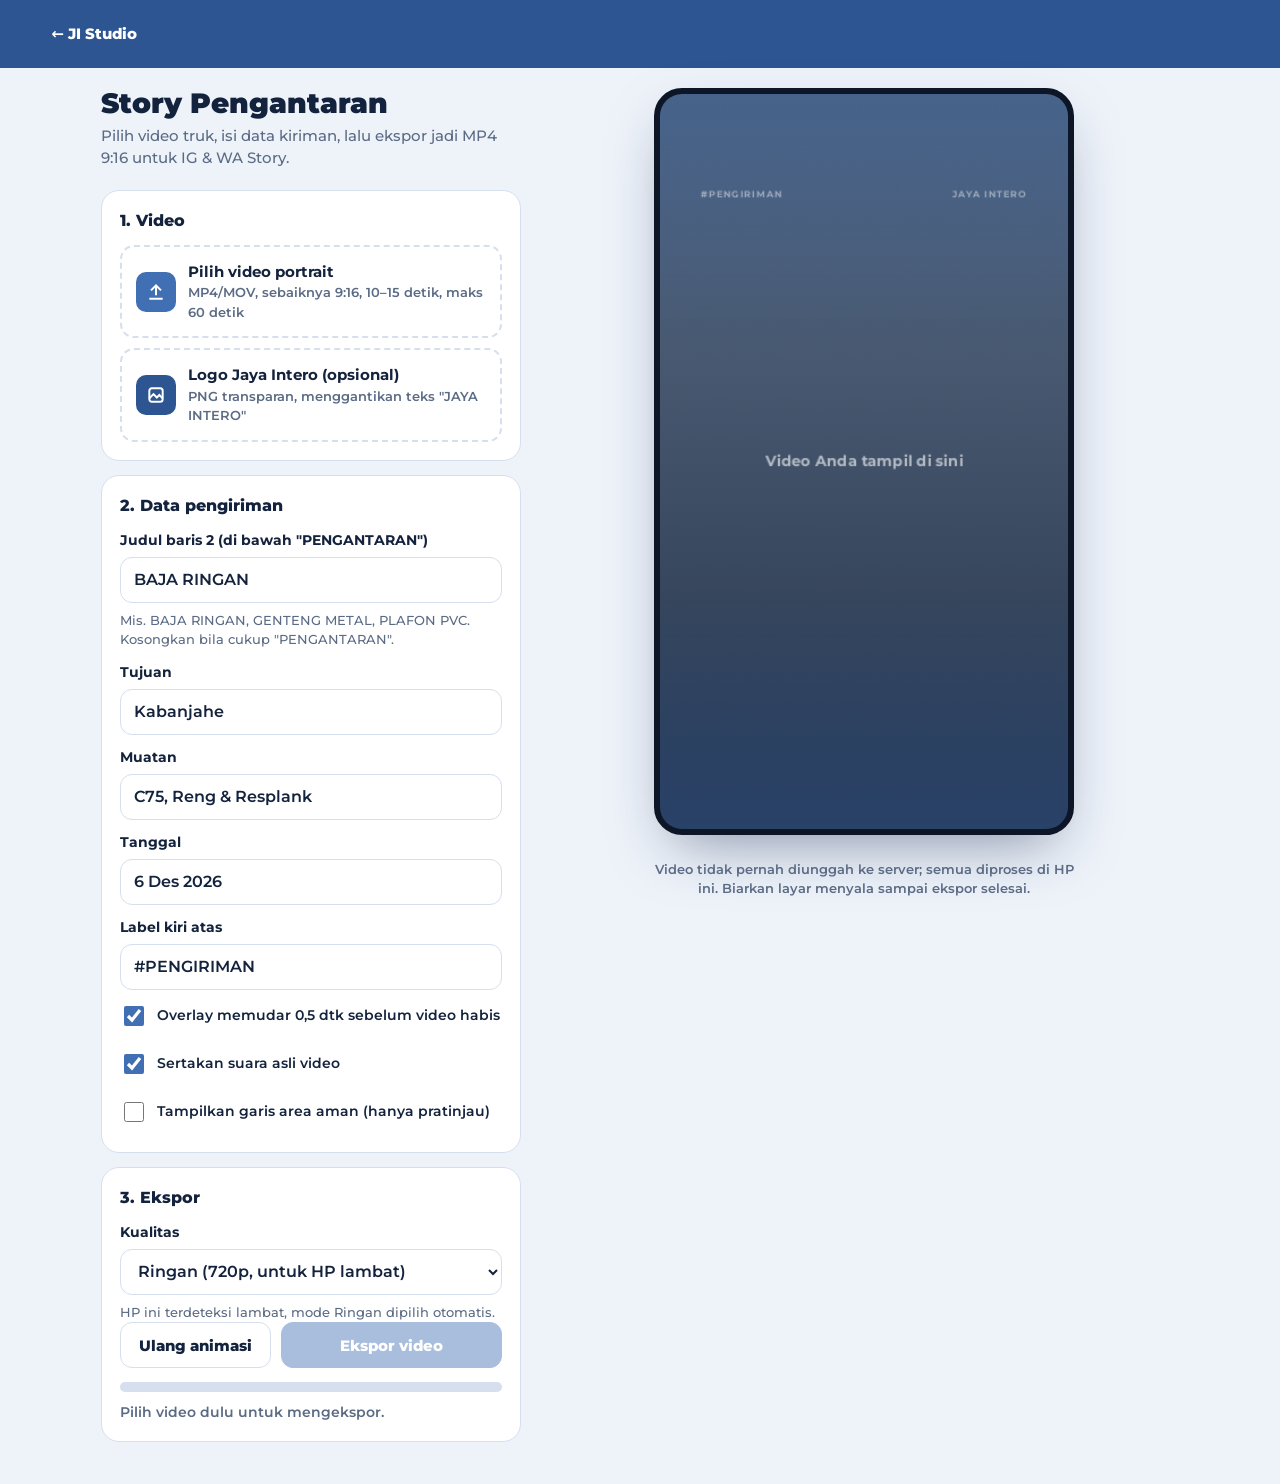
==== public/m/story/index.html @ 8e4c7679 "JI Studio v1: PWA modular + modul Story Pengantaran PWA statis tanpa framework/dependensi untuk Host" ====
<!DOCTYPE html>
<html lang="id">
<head>
<meta charset="utf-8">
<meta name="viewport" content="width=device-width, initial-scale=1, viewport-fit=cover">
<meta http-equiv="Content-Security-Policy" content="default-src 'self'; script-src 'self'; style-src 'self'; img-src 'self' blob:; media-src 'self' blob:; font-src 'self'; connect-src 'self'; worker-src 'self'; manifest-src 'self'; object-src 'none'; base-uri 'none'; form-action 'none'; require-trusted-types-for 'script'; trusted-types ji">
<meta name="referrer" content="no-referrer">
<title>Story Pengantaran · JI Studio</title>
<link rel="manifest" href="../../manifest.webmanifest">
<meta name="theme-color" content="#2d5592">
<meta name="apple-mobile-web-app-capable" content="yes">
<meta name="mobile-web-app-capable" content="yes">
<meta name="apple-mobile-web-app-status-bar-style" content="black-translucent">
<meta name="apple-mobile-web-app-title" content="JI Studio">
<link rel="apple-touch-icon" href="../../img/icon-180.png">
<link rel="preload" href="../../fonts/montserrat.woff2" as="font" type="font/woff2" crossorigin>
<link rel="stylesheet" href="../../core/app.css">
<script type="module" src="../../core/boot.js"></script>
<script type="module" src="story.js"></script>
</head>
<body>
<header class="top"><a href="../../">&larr; JI Studio</a></header>
<main class="wrap split">
  <div>
    <h1>Story Pengantaran</h1>
    <p class="sub">Pilih video truk, isi data kiriman, lalu ekspor jadi MP4 9:16 untuk IG &amp; WA Story.</p>

    <section class="card">
      <h2>1. Video</h2>
      <label class="drop" id="dropV">
        <span class="ico"><svg width="20" height="20" viewBox="0 0 24 24" fill="none" stroke="#fff" stroke-width="2.4" aria-hidden="true"><path d="M12 16V4M6 10l6-6 6 6M4 20h16"/></svg></span>
        <span><b id="vName">Pilih video portrait</b><small id="vInfo">MP4/MOV, sebaiknya 9:16, 10–15 detik, maks 60 detik</small></span>
        <input type="file" id="fileV" accept="video/mp4,video/quicktime,video/webm,video/*">
      </label>
      <label class="drop" id="dropL">
        <span class="ico dk"><svg width="20" height="20" viewBox="0 0 24 24" fill="none" stroke="#fff" stroke-width="2.4" aria-hidden="true"><rect x="4" y="4" width="16" height="16" rx="3"/><path d="M4 16l5-5 4 4 3-3 4 4"/></svg></span>
        <span><b id="lName">Logo Jaya Intero (opsional)</b><small>PNG transparan, menggantikan teks "JAYA INTERO"</small></span>
        <input type="file" id="fileL" accept="image/png,image/webp,image/jpeg">
      </label>
    </section>

    <section class="card">
      <h2>2. Data pengiriman</h2>
      <label for="fJudul2">Judul baris 2 (di bawah "PENGANTARAN")</label><input type="text" id="fJudul2" maxlength="20" autocomplete="off" aria-describedby="j2Hint">
      <p class="hint" id="j2Hint">Mis. BAJA RINGAN, GENTENG METAL, PLAFON PVC. Kosongkan bila cukup "PENGANTARAN".</p>
      <label for="fTujuan">Tujuan</label><input type="text" id="fTujuan" maxlength="40" autocomplete="off">
      <label for="fMuatan">Muatan</label><input type="text" id="fMuatan" maxlength="40" autocomplete="off">
      <label for="fTanggal">Tanggal</label><input type="text" id="fTanggal" maxlength="24" autocomplete="off">
      <label for="fTag">Label kiri atas</label><input type="text" id="fTag" maxlength="24" autocomplete="off">
      <label class="chk"><input type="checkbox" id="cFade" checked> Overlay memudar 0,5 dtk sebelum video habis</label>
      <label class="chk"><input type="checkbox" id="cAudio" checked> Sertakan suara asli video</label>
      <p class="hint" id="aHint" hidden>Browser ini belum bisa menyertakan suara; video akan diekspor tanpa suara. Perbarui iOS/Chrome untuk suara.</p>
      <label class="chk"><input type="checkbox" id="cSafe"> Tampilkan garis area aman (hanya pratinjau)</label>
    </section>

    <section class="card">
      <h2>3. Ekspor</h2>
      <label for="sQual">Kualitas</label>
      <select id="sQual"></select>
      <p class="hint" id="qHint"></p>
      <div class="row">
        <button id="bReplay" type="button">Ulang animasi</button>
        <button id="bExport" class="main" type="button" disabled>Ekspor video</button>
      </div>
      <button id="bCancel" class="full" type="button" hidden>Batalkan</button>
      <button id="bShare" class="main full" type="button" hidden>Simpan ke Foto / Bagikan</button>
      <button id="bDown" class="full" type="button" hidden>Unduh file</button>
      <div class="bar"><i id="prog"></i></div>
      <p class="msg" id="msg" role="status">Pilih video dulu untuk mengekspor.</p>
    </section>
  </div>

  <div class="stage">
    <div class="phone"><canvas id="cv" width="540" height="960" aria-label="Pratinjau story"></canvas></div>
    <p class="note">Video tidak pernah diunggah ke server; semua diproses di HP ini. Biarkan layar menyala sampai ekspor selesai.</p>
  </div>
</main>
<video id="vid" class="src-video" playsinline muted loop preload="auto"></video>
</body>
</html>
---- public/core/app.css ----
/* JI Studio — gaya bersama semua modul. Montserrat saja, warna Jaya Intero. */
@font-face{font-family:Montserrat;src:url(../fonts/montserrat.woff2) format("woff2");font-weight:500 900;font-style:normal;font-display:swap}
:root{color-scheme:light dark;--bg:#eef3fa;--panel:#fff;--ink:#14233d;--mute:#5b6b85;--line:#d5dfee;--pri:#4070b3;--dk:#2d5592;--yl:#f4ca45;--err:#c43c3c}
@media(prefers-color-scheme:dark){:root{--bg:#131c2b;--panel:#1b2740;--ink:#e9eff8;--mute:#9fb0cc;--line:#2c3c5c;--err:#ff8a8a}}
*{box-sizing:border-box;min-width:0}
body{margin:0;background:var(--bg);color:var(--ink);font:16px/1.5 Montserrat,system-ui,sans-serif;overflow-x:clip;-webkit-text-size-adjust:100%}
h1{font-size:28px;line-height:1.1;font-weight:900;margin:0 0 6px;text-wrap:balance}
.sub{color:var(--mute);margin:0 0 20px;font-size:15px}
.top{display:flex;align-items:center;gap:12px;padding:calc(env(safe-area-inset-top) + 12px) max(4vw,16px) 12px;background:var(--dk);color:#fff}
.top a{color:#fff;text-decoration:none;font-weight:800;font-size:15px;display:inline-flex;align-items:center;min-height:44px}
.top b{font-weight:900;font-size:16px;letter-spacing:.5px}
.wrap{max-width:1180px;margin:0 auto;padding:20px max(4vw,16px) calc(env(safe-area-inset-bottom) + 28px)}
.card{background:var(--panel);border:1px solid var(--line);border-radius:18px;padding:18px;margin-bottom:14px}
.card h2{font-size:16px;font-weight:800;margin:0 0 12px}
label{display:block;font-size:14px;font-weight:700;margin:12px 0 6px}
input[type=text],select{width:100%;font:600 16px Montserrat,sans-serif;padding:11px 13px;border-radius:12px;border:1.5px solid var(--line);background:transparent;color:var(--ink);min-height:46px}
select option{background:var(--panel);color:var(--ink)}
input:focus-visible,select:focus-visible,button:focus-visible,a:focus-visible,.drop:focus-within{outline:3px solid var(--yl);outline-offset:2px}
.drop{position:relative;display:flex;align-items:center;gap:12px;border:2px dashed var(--line);border-radius:14px;padding:14px;cursor:pointer;min-height:64px;margin:0}
.drop+.drop{margin-top:10px}
.drop.on{border-color:var(--pri)}
.drop input{position:absolute;opacity:0;width:1px;height:1px}
.drop b{display:block;font-size:15px;overflow-wrap:anywhere}.drop small{color:var(--mute);font-size:13px;display:block;overflow-wrap:anywhere;font-weight:600}
.ico{flex:none;width:40px;height:40px;border-radius:10px;background:var(--pri);display:grid;place-items:center}
.ico.dk{background:var(--dk)}
.row{display:flex;gap:10px;flex-wrap:wrap}
.chk{display:flex;align-items:center;gap:10px;font-weight:600;font-size:14px;margin:4px 0 0;cursor:pointer;min-height:44px}
.chk input{width:20px;height:20px;accent-color:var(--pri);flex:none}
button{font:800 15px Montserrat,sans-serif;border-radius:12px;min-height:46px;padding:0 18px;cursor:pointer;border:1.5px solid var(--line);background:transparent;color:var(--ink)}
button.main{background:var(--pri);border-color:var(--pri);color:#fff;flex:1}
button.full{width:100%;margin-top:10px}
button:disabled{opacity:.45;cursor:not-allowed}
.bar{height:10px;border-radius:6px;background:var(--line);overflow:hidden;margin-top:14px}
.bar i{display:block;height:100%;width:0;background:var(--pri)}
.msg{font-size:14px;color:var(--mute);margin:10px 0 0;min-height:1.5em;font-weight:600}
.msg.err{color:var(--err)}
.hint{font-size:13px;color:var(--mute);margin:8px 0 0}
[hidden]{display:none!important}

/* Peluncur modul */
.mods{display:grid;gap:12px;grid-template-columns:repeat(auto-fill,minmax(240px,1fr))}
.mod{display:block;text-decoration:none;color:inherit;background:var(--panel);border:1px solid var(--line);border-radius:18px;padding:18px;min-height:44px}
.mod b{display:block;font-size:17px;font-weight:800;margin-bottom:4px}
.mod span{color:var(--mute);font-size:14px;font-weight:600}
.mod:hover{border-color:var(--pri)}

/* Pemberitahuan versi baru */
.toast{position:fixed;left:50%;transform:translateX(-50%);bottom:calc(env(safe-area-inset-bottom) + 16px);z-index:9;display:flex;gap:12px;align-items:center;background:var(--dk);color:#fff;padding:10px 10px 10px 16px;border-radius:14px;font-weight:700;font-size:14px;width:max-content;max-width:calc(100% - 32px);box-shadow:0 10px 30px -10px rgba(0,0,0,.5)}
.toast button{background:var(--yl);border-color:var(--yl);color:#14233d;min-height:40px}
@media(prefers-reduced-motion:reduce){*{transition:none!important;animation:none!important}}
/* Elemen kerja yang harus "terlihat" oleh browser tapi tidak oleh pengguna */
.rec-canvas,.src-video{position:fixed;left:0;top:0;width:2px;height:2px;opacity:.01;pointer-events:none}
/* Tata letak editor video: form kiri, ponsel kanan; menumpuk di layar sempit */
.split{display:grid;grid-template-columns:minmax(0,420px) minmax(0,1fr);gap:28px}
.stage{position:sticky;top:20px;align-self:start;display:flex;flex-direction:column;align-items:center;gap:12px}
.phone{width:min(100%,calc((100vh - 140px) * .5625),420px);aspect-ratio:9/16;border-radius:28px;overflow:hidden;background:#0d1626;box-shadow:0 24px 60px -20px rgba(20,40,80,.5);border:6px solid #0d1626}
.phone canvas{width:100%;height:100%;display:block}
.note{font-size:13px;color:var(--mute);text-align:center;max-width:420px;font-weight:600}
@media(max-width:800px){.split{grid-template-columns:minmax(0,1fr)}.stage{position:static;order:-1}.phone{width:min(100%,320px)}}
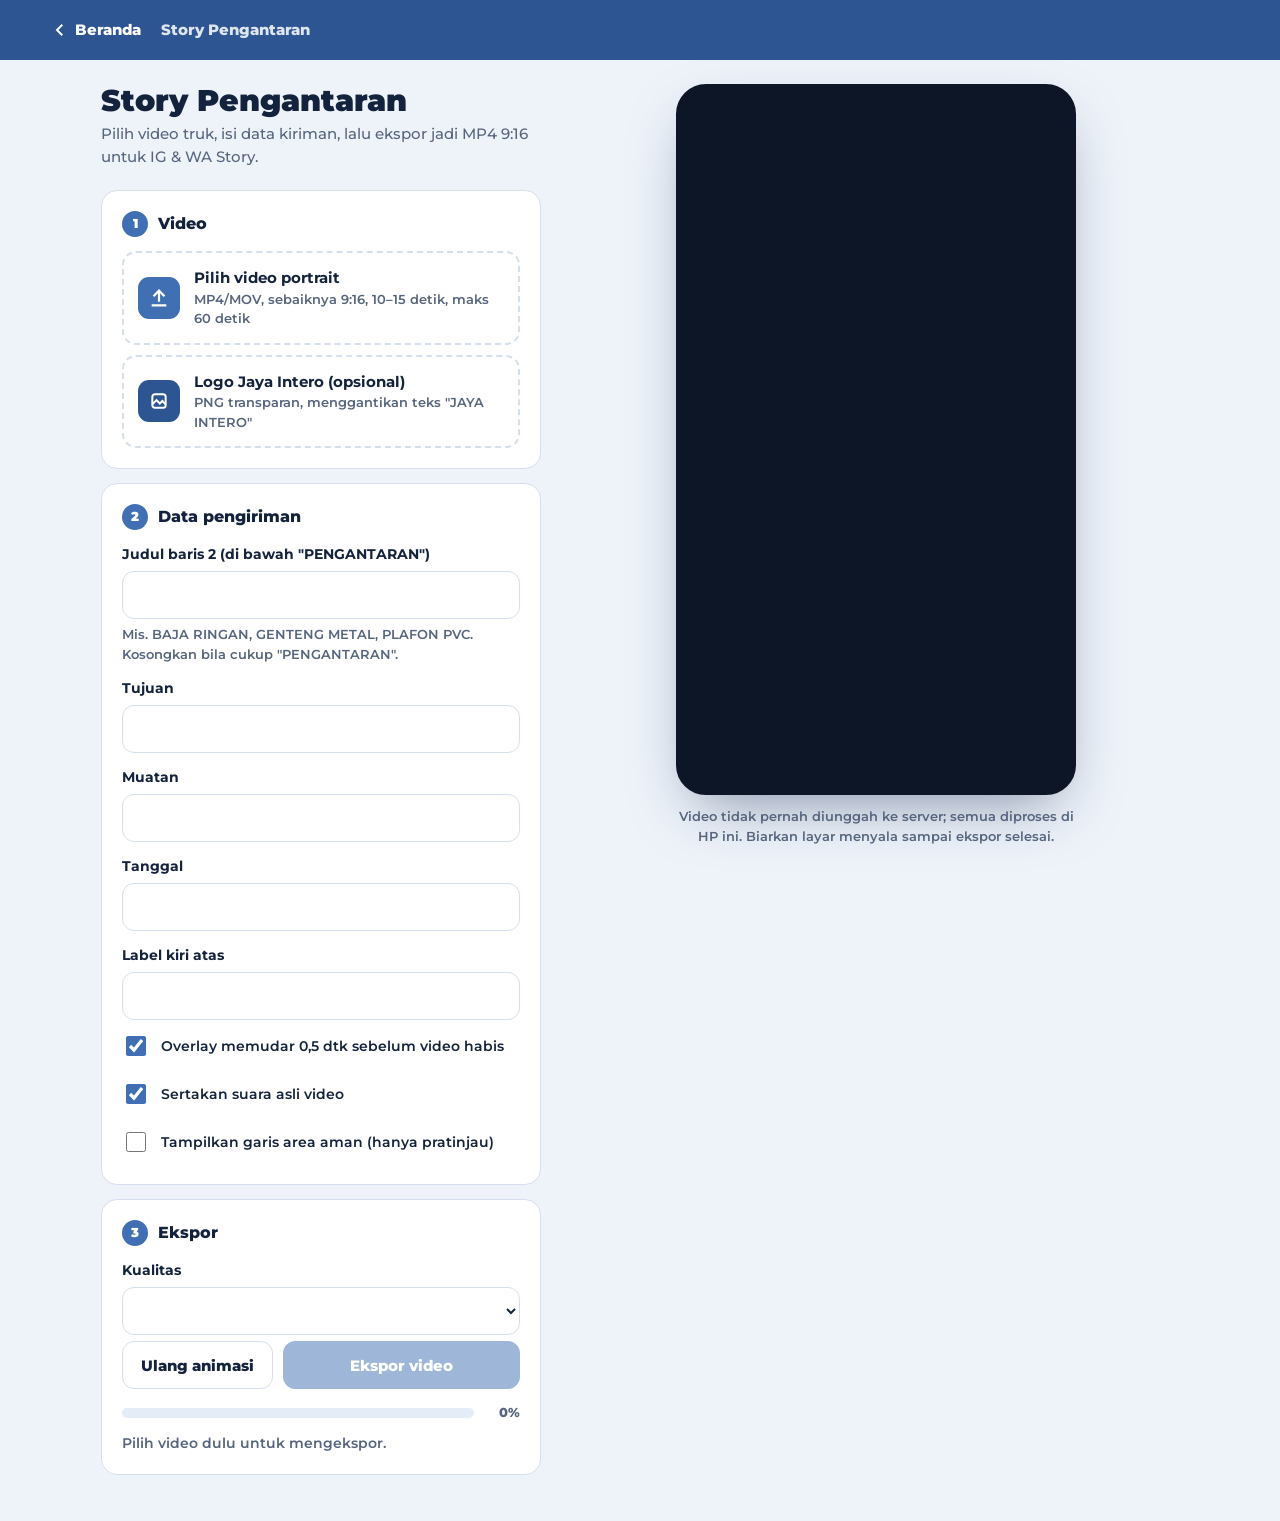
==== commit 684e1f0f: "Login username/password, lupa password via email, kelola pengguna, UI baru - API PHP tanpa library (" ====
--- a/public/m/story/index.html
+++ b/public/m/story/index.html
@@ -13,22 +13,27 @@
 <meta name="apple-mobile-web-app-status-bar-style" content="black-translucent">
 <meta name="apple-mobile-web-app-title" content="JI Studio">
 <link rel="apple-touch-icon" href="../../img/icon-180.png">
+<link rel="icon" href="../../img/icon-192.png" type="image/png">
 <link rel="preload" href="../../fonts/montserrat.woff2" as="font" type="font/woff2" crossorigin>
 <link rel="stylesheet" href="../../core/app.css">
 <script type="module" src="../../core/boot.js"></script>
 <script type="module" src="story.js"></script>
 </head>
-<body>
-<header class="top"><a href="../../">&larr; JI Studio</a></header>
+<body class="gate">
+<header class="top">
+  <a class="back" href="../../"><svg width="18" height="18" viewBox="0 0 24 24" fill="none" stroke="currentColor" stroke-width="2.6" aria-hidden="true"><path d="M15 5l-7 7 7 7"/></svg>Beranda</a>
+  <span class="top-title">Story Pengantaran</span>
+  <div class="who" id="who"></div>
+</header>
 <main class="wrap split">
   <div>
     <h1>Story Pengantaran</h1>
     <p class="sub">Pilih video truk, isi data kiriman, lalu ekspor jadi MP4 9:16 untuk IG &amp; WA Story.</p>
 
     <section class="card">
-      <h2>1. Video</h2>
+      <h2><span class="step" aria-hidden="true">1</span>Video</h2>
       <label class="drop" id="dropV">
-        <span class="ico"><svg width="20" height="20" viewBox="0 0 24 24" fill="none" stroke="#fff" stroke-width="2.4" aria-hidden="true"><path d="M12 16V4M6 10l6-6 6 6M4 20h16"/></svg></span>
+        <span class="ico"><svg width="22" height="22" viewBox="0 0 24 24" fill="none" stroke="#fff" stroke-width="2.4" aria-hidden="true"><path id="vIco" d="M12 16V4M6 10l6-6 6 6M4 20h16"/></svg></span>
         <span><b id="vName">Pilih video portrait</b><small id="vInfo">MP4/MOV, sebaiknya 9:16, 10–15 detik, maks 60 detik</small></span>
         <input type="file" id="fileV" accept="video/mp4,video/quicktime,video/webm,video/*">
       </label>
@@ -40,7 +45,7 @@
     </section>
 
     <section class="card">
-      <h2>2. Data pengiriman</h2>
+      <h2><span class="step" aria-hidden="true">2</span>Data pengiriman</h2>
       <label for="fJudul2">Judul baris 2 (di bawah "PENGANTARAN")</label><input type="text" id="fJudul2" maxlength="20" autocomplete="off" aria-describedby="j2Hint">
       <p class="hint" id="j2Hint">Mis. BAJA RINGAN, GENTENG METAL, PLAFON PVC. Kosongkan bila cukup "PENGANTARAN".</p>
       <label for="fTujuan">Tujuan</label><input type="text" id="fTujuan" maxlength="40" autocomplete="off">
@@ -54,7 +59,7 @@
     </section>
 
     <section class="card">
-      <h2>3. Ekspor</h2>
+      <h2><span class="step" aria-hidden="true">3</span>Ekspor</h2>
       <label for="sQual">Kualitas</label>
       <select id="sQual"></select>
       <p class="hint" id="qHint"></p>
@@ -65,7 +70,7 @@
       <button id="bCancel" class="full" type="button" hidden>Batalkan</button>
       <button id="bShare" class="main full" type="button" hidden>Simpan ke Foto / Bagikan</button>
       <button id="bDown" class="full" type="button" hidden>Unduh file</button>
-      <div class="bar"><i id="prog"></i></div>
+      <div class="prog"><div class="bar"><i id="prog"></i></div><span class="pct" id="pct">0%</span></div>
       <p class="msg" id="msg" role="status">Pilih video dulu untuk mengekspor.</p>
     </section>
   </div>
--- a/public/core/app.css
+++ b/public/core/app.css
@@ -1,59 +1,135 @@
-/* JI Studio — gaya bersama semua modul. Montserrat saja, warna Jaya Intero. */
+/* JI Studio — gaya bersama semua halaman. Montserrat saja, warna Jaya Intero. */
 @font-face{font-family:Montserrat;src:url(../fonts/montserrat.woff2) format("woff2");font-weight:500 900;font-style:normal;font-display:swap}
-:root{color-scheme:light dark;--bg:#eef3fa;--panel:#fff;--ink:#14233d;--mute:#5b6b85;--line:#d5dfee;--pri:#4070b3;--dk:#2d5592;--yl:#f4ca45;--err:#c43c3c}
-@media(prefers-color-scheme:dark){:root{--bg:#131c2b;--panel:#1b2740;--ink:#e9eff8;--mute:#9fb0cc;--line:#2c3c5c;--err:#ff8a8a}}
+:root{color-scheme:light dark;--bg:#eef3fa;--panel:#fff;--ink:#14233d;--mute:#56657e;--line:#d5dfee;--soft:#e4ecf7;--pri:#4070b3;--dk:#2d5592;--yl:#f4ca45;--err:#c43c3c;--r:16px}
+@media(prefers-color-scheme:dark){:root{--bg:#111a29;--panel:#1a2640;--ink:#e9eff8;--mute:#a3b3cd;--line:#2c3c5c;--soft:#223150;--err:#ff8a8a}}
 *{box-sizing:border-box;min-width:0}
-body{margin:0;background:var(--bg);color:var(--ink);font:16px/1.5 Montserrat,system-ui,sans-serif;overflow-x:clip;-webkit-text-size-adjust:100%}
-h1{font-size:28px;line-height:1.1;font-weight:900;margin:0 0 6px;text-wrap:balance}
-.sub{color:var(--mute);margin:0 0 20px;font-size:15px}
-.top{display:flex;align-items:center;gap:12px;padding:calc(env(safe-area-inset-top) + 12px) max(4vw,16px) 12px;background:var(--dk);color:#fff}
-.top a{color:#fff;text-decoration:none;font-weight:800;font-size:15px;display:inline-flex;align-items:center;min-height:44px}
-.top b{font-weight:900;font-size:16px;letter-spacing:.5px}
-.wrap{max-width:1180px;margin:0 auto;padding:20px max(4vw,16px) calc(env(safe-area-inset-bottom) + 28px)}
-.card{background:var(--panel);border:1px solid var(--line);border-radius:18px;padding:18px;margin-bottom:14px}
-.card h2{font-size:16px;font-weight:800;margin:0 0 12px}
-label{display:block;font-size:14px;font-weight:700;margin:12px 0 6px}
-input[type=text],select{width:100%;font:600 16px Montserrat,sans-serif;padding:11px 13px;border-radius:12px;border:1.5px solid var(--line);background:transparent;color:var(--ink);min-height:46px}
-select option{background:var(--panel);color:var(--ink)}
+html{-webkit-text-size-adjust:100%}
+body{margin:0;background:var(--bg);color:var(--ink);font:500 16px/1.5 Montserrat,system-ui,sans-serif;overflow-x:clip}
+body.gate:not(.ready) main{visibility:hidden}
+[hidden]{display:none!important}
+h1{font-size:clamp(24px,5vw,30px);line-height:1.1;font-weight:900;margin:0 0 6px;text-wrap:balance}
+.sub{color:var(--mute);margin:0 0 22px;font-size:15px}
+a{color:var(--pri);font-weight:700}
+
+/* Header */
+.top{position:sticky;top:0;z-index:5;display:flex;align-items:center;gap:12px;min-height:60px;padding:env(safe-area-inset-top) max(4vw,16px) 0;background:var(--dk);color:#fff}
+.brand{display:flex;align-items:center;gap:10px;color:#fff;text-decoration:none;font-weight:900;font-size:16px;letter-spacing:.4px;min-height:44px}
+.brand img{flex:none;width:32px;height:32px;border-radius:8px}
+.back{display:inline-flex;align-items:center;gap:6px;color:#fff;text-decoration:none;font-weight:800;font-size:15px;min-height:44px;padding-right:8px}
+.top-title{font-weight:800;font-size:15px;opacity:.85;white-space:nowrap;overflow:hidden;text-overflow:ellipsis}
+.who{margin-left:auto;display:flex;align-items:center;gap:10px}
+.avatar{flex:none;width:34px;height:34px;border-radius:50%;background:var(--yl);color:#14233d;display:grid;place-items:center;font-weight:900;font-size:15px}
+.who-name{font-weight:700;font-size:14px;max-width:16ch;white-space:nowrap;overflow:hidden;text-overflow:ellipsis}
+.badge{font-size:12px;font-weight:800;padding:3px 8px;border-radius:99px;background:rgba(255,255,255,.18)}
+.top .ghost{background:transparent;color:#fff;border-color:rgba(255,255,255,.5);min-height:38px;padding:0 14px;font-size:14px}
+@media(max-width:480px){.who-name{display:none}}
+
+.wrap{max-width:1180px;margin:0 auto;padding:24px max(4vw,16px) calc(env(safe-area-inset-bottom) + 32px)}
+
+/* Kartu & form */
+.card{background:var(--panel);border:1px solid var(--line);border-radius:var(--r);padding:20px;margin-bottom:14px}
+.card h2{display:flex;align-items:center;gap:10px;font-size:16px;font-weight:800;margin:0 0 14px}
+.step{flex:none;width:26px;height:26px;border-radius:50%;background:var(--pri);color:#fff;display:grid;place-items:center;font-size:13px;font-weight:900}
+label{display:block;font-size:14px;font-weight:700;margin:14px 0 6px}
+.card h2+label,.card h2+.field>label{margin-top:0}
+input[type=text],input[type=email],input[type=password],select{width:100%;font:600 16px Montserrat,sans-serif;padding:11px 14px;border-radius:12px;border:1.5px solid var(--line);background:var(--panel);color:var(--ink);min-height:48px}
+input::placeholder{color:var(--mute);font-weight:500}
+input:hover,select:hover{border-color:color-mix(in srgb,var(--pri) 45%,var(--line))}
+input:focus,select:focus{border-color:var(--pri);outline:none}
 input:focus-visible,select:focus-visible,button:focus-visible,a:focus-visible,.drop:focus-within{outline:3px solid var(--yl);outline-offset:2px}
-.drop{position:relative;display:flex;align-items:center;gap:12px;border:2px dashed var(--line);border-radius:14px;padding:14px;cursor:pointer;min-height:64px;margin:0}
+.pw{position:relative}
+.pw input{padding-right:84px}
+.pw button{position:absolute;right:6px;top:50%;transform:translateY(-50%);min-height:36px;padding:0 10px;font-size:13px;border:0;color:var(--pri);background:transparent}
+.hint{font-size:13px;color:var(--mute);margin:6px 0 0;font-weight:600}
+.chk{display:flex;align-items:center;gap:12px;font-weight:600;font-size:14px;margin:4px 0 0;cursor:pointer;min-height:44px}
+.chk input{width:20px;height:20px;accent-color:var(--pri);flex:none}
+
+/* Area unggah */
+.drop{position:relative;display:flex;align-items:center;gap:14px;border:2px dashed var(--line);border-radius:14px;padding:14px;cursor:pointer;min-height:68px;margin:0;transition:border-color .15s,background .15s}
 .drop+.drop{margin-top:10px}
-.drop.on{border-color:var(--pri)}
+.drop:hover,.drop.on{border-color:var(--pri);background:color-mix(in srgb,var(--pri) 6%,transparent)}
+.drop.done{border-style:solid;border-color:var(--pri)}
 .drop input{position:absolute;opacity:0;width:1px;height:1px}
 .drop b{display:block;font-size:15px;overflow-wrap:anywhere}.drop small{color:var(--mute);font-size:13px;display:block;overflow-wrap:anywhere;font-weight:600}
-.ico{flex:none;width:40px;height:40px;border-radius:10px;background:var(--pri);display:grid;place-items:center}
+.ico{flex:none;width:42px;height:42px;border-radius:11px;background:var(--pri);display:grid;place-items:center}
 .ico.dk{background:var(--dk)}
+
+/* Tombol */
 .row{display:flex;gap:10px;flex-wrap:wrap}
-.chk{display:flex;align-items:center;gap:10px;font-weight:600;font-size:14px;margin:4px 0 0;cursor:pointer;min-height:44px}
-.chk input{width:20px;height:20px;accent-color:var(--pri);flex:none}
-button{font:800 15px Montserrat,sans-serif;border-radius:12px;min-height:46px;padding:0 18px;cursor:pointer;border:1.5px solid var(--line);background:transparent;color:var(--ink)}
+button{font:800 15px Montserrat,sans-serif;border-radius:12px;min-height:48px;padding:0 18px;cursor:pointer;border:1.5px solid var(--line);background:var(--panel);color:var(--ink);transition:filter .15s,background .15s}
+button:hover:not(:disabled){filter:brightness(.97)}
 button.main{background:var(--pri);border-color:var(--pri);color:#fff;flex:1}
+button.main:hover:not(:disabled){background:var(--dk);border-color:var(--dk);filter:none}
 button.full{width:100%;margin-top:10px}
-button:disabled{opacity:.45;cursor:not-allowed}
-.bar{height:10px;border-radius:6px;background:var(--line);overflow:hidden;margin-top:14px}
-.bar i{display:block;height:100%;width:0;background:var(--pri)}
+button.link{border:0;background:none;color:var(--pri);padding:0 4px;min-height:44px;font-weight:700}
+button.danger{color:var(--err)}
+button:disabled{opacity:.5;cursor:not-allowed}
+button.busy{position:relative;color:transparent!important}
+button.busy::after{content:"";position:absolute;inset:0;margin:auto;width:18px;height:18px;border-radius:50%;border:2.5px solid #fff;border-right-color:transparent;animation:spin .7s linear infinite}
+@keyframes spin{to{transform:rotate(360deg)}}
+
+/* Progres & pesan */
+.prog{display:flex;align-items:center;gap:10px;margin-top:14px}
+.bar{flex:1;height:10px;border-radius:6px;background:var(--soft);overflow:hidden}
+.bar i{display:block;height:100%;width:0;background:var(--pri);transition:width .2s}
+.pct{font-size:13px;font-weight:800;color:var(--mute);min-width:4ch;text-align:right}
 .msg{font-size:14px;color:var(--mute);margin:10px 0 0;min-height:1.5em;font-weight:600}
 .msg.err{color:var(--err)}
-.hint{font-size:13px;color:var(--mute);margin:8px 0 0}
-[hidden]{display:none!important}
+.msg.ok{color:var(--pri)}
 
-/* Peluncur modul */
-.mods{display:grid;gap:12px;grid-template-columns:repeat(auto-fill,minmax(240px,1fr))}
-.mod{display:block;text-decoration:none;color:inherit;background:var(--panel);border:1px solid var(--line);border-radius:18px;padding:18px;min-height:44px}
-.mod b{display:block;font-size:17px;font-weight:800;margin-bottom:4px}
-.mod span{color:var(--mute);font-size:14px;font-weight:600}
+/* Beranda: modul */
+.mods{display:grid;gap:14px;grid-template-columns:repeat(auto-fill,minmax(min(100%,300px),1fr))}
+.mod{display:flex;align-items:center;gap:16px;text-decoration:none;color:inherit;background:var(--panel);border:1px solid var(--line);border-radius:var(--r);padding:18px;min-height:96px;transition:border-color .15s,transform .15s}
 .mod:hover{border-color:var(--pri)}
+.mod:active{transform:scale(.99)}
+.mod .ico{width:52px;height:52px;border-radius:14px}
+.mod-txt{flex:1}
+.mod-txt b{display:block;font-size:17px;font-weight:800;margin-bottom:2px;color:var(--ink)}
+.mod-txt>span{color:var(--mute);font-size:14px;font-weight:600;display:block}
+.mod .ico{color:#fff}
+.mod .chev{flex:none;color:var(--mute)}
+.section-title{font-size:13px;font-weight:800;letter-spacing:1px;text-transform:uppercase;color:var(--mute);margin:28px 0 10px}
+
+/* Halaman masuk */
+.auth-body{background:var(--dk);min-height:100dvh;display:grid;place-items:center;padding:calc(env(safe-area-inset-top) + 24px) 16px calc(env(safe-area-inset-bottom) + 24px)}
+.auth{width:100%;max-width:400px}
+.auth .card{padding:28px 24px;margin:0;box-shadow:0 24px 60px -24px rgba(0,0,0,.5)}
+.auth-head{display:flex;flex-direction:column;align-items:center;text-align:center;margin-bottom:18px}
+.auth-head img{width:56px;height:56px;border-radius:14px;margin-bottom:14px}
+.auth-head h1{font-size:24px}
+.auth-head p{margin:0;color:var(--mute);font-size:14px;font-weight:600}
+.auth .main{width:100%;margin-top:18px}
+.auth-alt{display:flex;justify-content:center;margin-top:8px}
+.auth-foot{color:rgba(255,255,255,.75);text-align:center;font-size:13px;font-weight:600;margin-top:16px}
+
+/* Daftar pengguna */
+.ulist{list-style:none;margin:0;padding:0}
+.ulist li{display:flex;align-items:center;gap:12px;padding:14px 0;border-top:1px solid var(--line);flex-wrap:wrap}
+.ulist li:first-child{border-top:0}
+.ulist .avatar{background:var(--soft);color:var(--ink)}
+.ulist .u-txt{flex:1;min-width:160px}
+.ulist b{display:block;font-size:15px}
+.ulist small{display:block;color:var(--mute);font-size:13px;font-weight:600;overflow-wrap:anywhere}
+.ulist .u-act{display:flex;gap:6px;flex-wrap:wrap}
+.ulist .u-act button{min-height:38px;padding:0 12px;font-size:13px}
+.tag{display:inline-block;font-size:11px;font-weight:800;letter-spacing:.5px;padding:2px 8px;border-radius:99px;background:var(--soft);color:var(--ink);margin-left:6px;vertical-align:2px}
+.tag.yl{background:var(--yl);color:#14233d}
+.off{opacity:.55}
+.grid2{display:grid;grid-template-columns:1fr 1fr;gap:0 12px}
+@media(max-width:560px){.grid2{grid-template-columns:1fr}}
+
+/* Editor video: form kiri, ponsel kanan; menumpuk di layar sempit */
+.split{display:grid;grid-template-columns:minmax(0,440px) minmax(0,1fr);gap:32px}
+.stage{position:sticky;top:84px;align-self:start;display:flex;flex-direction:column;align-items:center;gap:12px}
+.phone{width:min(100%,calc((100vh - 180px) * .5625),400px);aspect-ratio:9/16;border-radius:30px;overflow:hidden;background:#0d1626;box-shadow:0 24px 60px -20px rgba(20,40,80,.5);border:7px solid #0d1626}
+.phone canvas{width:100%;height:100%;display:block}
+.note{font-size:13px;color:var(--mute);text-align:center;max-width:400px;font-weight:600;margin:0}
+@media(max-width:820px){.split{grid-template-columns:minmax(0,1fr);gap:20px}.stage{position:static;order:-1}.phone{width:min(100%,300px)}}
 
 /* Pemberitahuan versi baru */
 .toast{position:fixed;left:50%;transform:translateX(-50%);bottom:calc(env(safe-area-inset-bottom) + 16px);z-index:9;display:flex;gap:12px;align-items:center;background:var(--dk);color:#fff;padding:10px 10px 10px 16px;border-radius:14px;font-weight:700;font-size:14px;width:max-content;max-width:calc(100% - 32px);box-shadow:0 10px 30px -10px rgba(0,0,0,.5)}
 .toast button{background:var(--yl);border-color:var(--yl);color:#14233d;min-height:40px}
-@media(prefers-reduced-motion:reduce){*{transition:none!important;animation:none!important}}
+
 /* Elemen kerja yang harus "terlihat" oleh browser tapi tidak oleh pengguna */
 .rec-canvas,.src-video{position:fixed;left:0;top:0;width:2px;height:2px;opacity:.01;pointer-events:none}
-/* Tata letak editor video: form kiri, ponsel kanan; menumpuk di layar sempit */
-.split{display:grid;grid-template-columns:minmax(0,420px) minmax(0,1fr);gap:28px}
-.stage{position:sticky;top:20px;align-self:start;display:flex;flex-direction:column;align-items:center;gap:12px}
-.phone{width:min(100%,calc((100vh - 140px) * .5625),420px);aspect-ratio:9/16;border-radius:28px;overflow:hidden;background:#0d1626;box-shadow:0 24px 60px -20px rgba(20,40,80,.5);border:6px solid #0d1626}
-.phone canvas{width:100%;height:100%;display:block}
-.note{font-size:13px;color:var(--mute);text-align:center;max-width:420px;font-weight:600}
-@media(max-width:800px){.split{grid-template-columns:minmax(0,1fr)}.stage{position:static;order:-1}.phone{width:min(100%,320px)}}
+@media(prefers-reduced-motion:reduce){*{transition:none!important;animation:none!important}}
